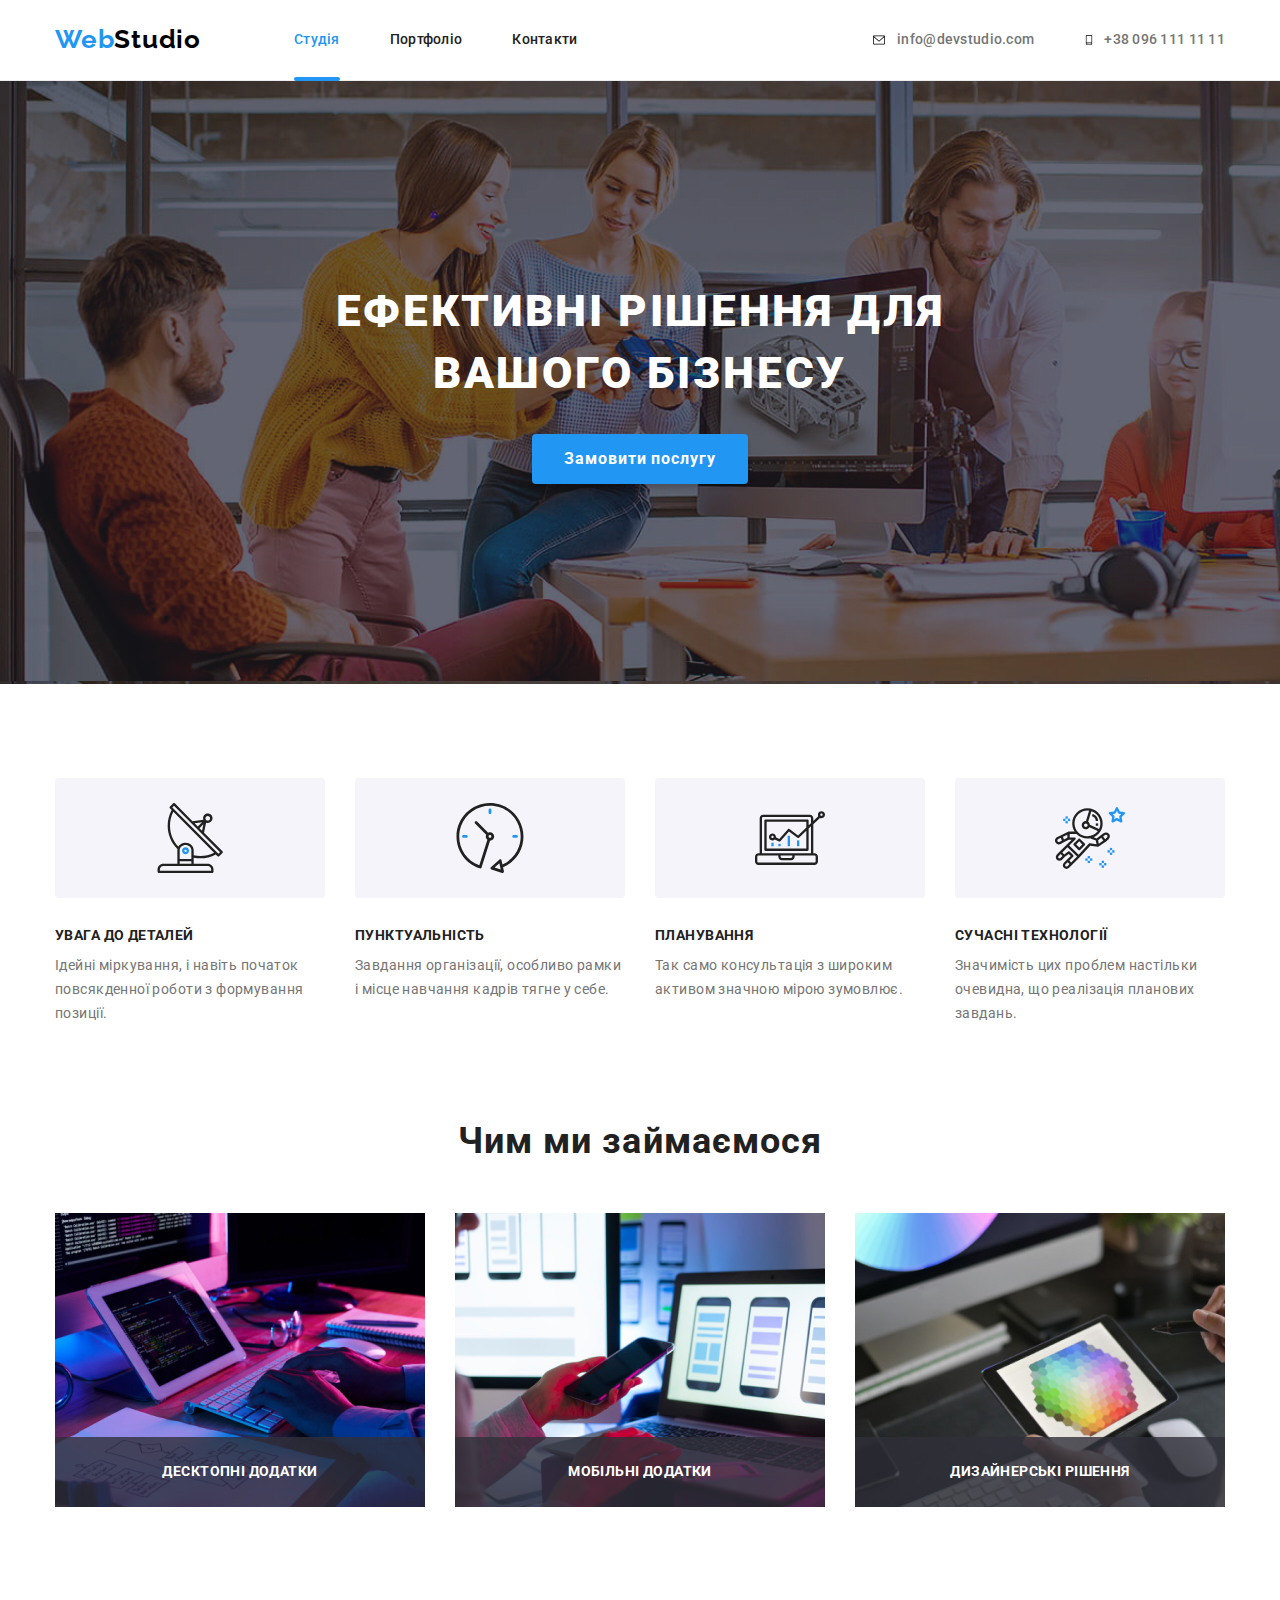
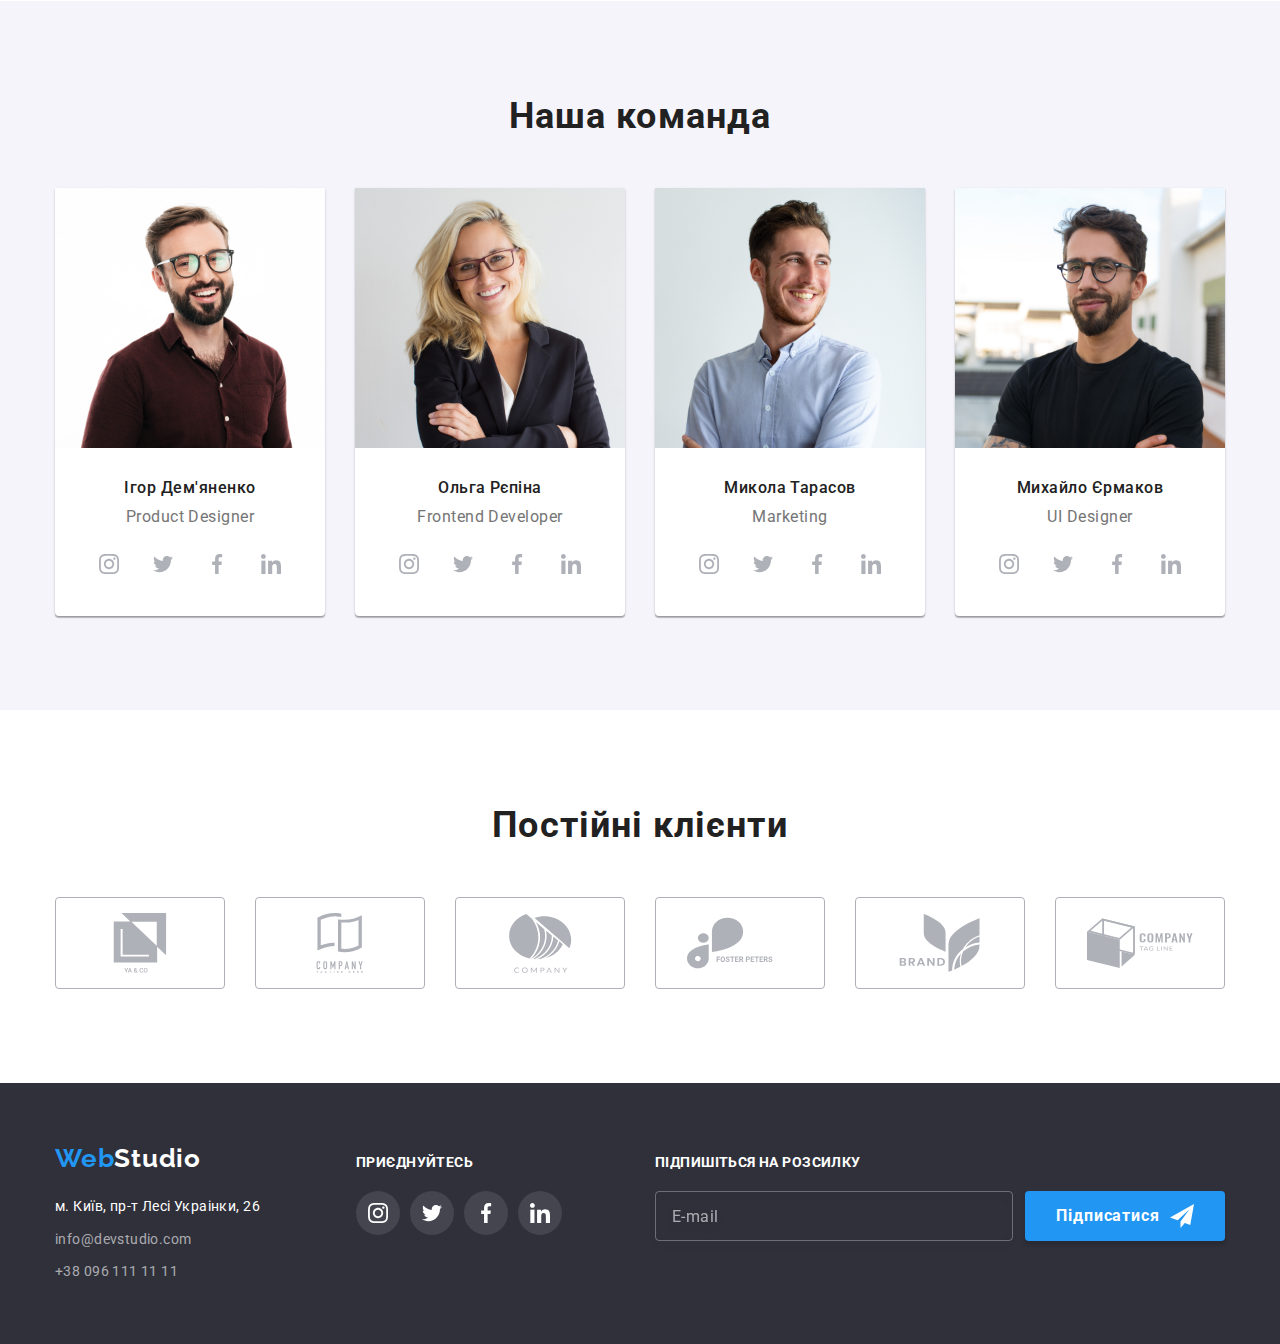
==== index.html @ efade789 "refactored styles with sass" ====
<!DOCTYPE html>
<html lang="uk">
  <head>
    <meta charset="UTF-8" />
    <meta http-equiv="X-UA-Compatible" content="IE=edge" />
    <meta name="viewport" content="width=device-width, initial-scale=1.0" />
    <title>WebStudio</title>
    <link rel="preconnect" href="https://fonts.googleapis.com" />
    <link rel="preconnect" href="https://fonts.gstatic.com" crossorigin />
    <link
      href="https://fonts.googleapis.com/css2?family=Raleway:wght@700&family=Roboto:wght@400;500;700;900&display=swap"
      rel="stylesheet"
    />
    <link
      rel="stylesheet"
      href="https://cdnjs.cloudflare.com/ajax/libs/modern-normalize/1.1.0/modern-normalize.min.css"
    />
    <link rel="stylesheet" href="./css/main.min.css">
  </head>

  <body>
    <!-- HEADER NAVIGATION START -->

    <header class="header">
      <div class="header-container container">
        <a href="./index.html" class="logo link">Web<span class="logo-header">Studio</span></a>
        <nav class="menu-nav">
          <ul class="page-nav">
            <li class="item"><a class="menu-link link current" href="./index.html">Студія</a></li>
            <li class="item"><a class="menu-link link" href="./portfolio.html">Портфоліо</a></li>
            <li class="item"><a class="menu-link link" href="">Контакти</a></li>
          </ul>
        </nav>
        <ul class="contact-list">
          <li class="item">
            <a class="contact-link link" href="mailto:info@devstudio.com">
              <svg class="contact-link-icon" width="16" height="12">
                <use href="./images/sprite.svg#mail-icon"></use>
              </svg>
              info@devstudio.com</a
            >
          </li>
          <li class="item">
            <a class="contact-link link" href="tel:+380961111111">
              <svg class="contact-link-icon" width="10" height="16">
                <use href="./images/sprite.svg#phone-icon"></use>
              </svg>
              +38 096 111 11 11</a
            >
          </li>
        </ul>
      </div>
    </header>
    <!-- HEADER NAVIGATION END -->

    <!-- HERO SECTION START -->
    <main>
      <section class="section-hero">
        <div class="container">
          <h1 class="hero-title">Ефективні рішення для вашого бізнесу</h1>
          <button class="btn-hero" type="button" data-modal-open>Замовити послугу</button>
        </div>
      </section>
      <!-- HERO SECTION END -->

      <!-- FEATURES SECTION START-->
      <section class="section">
        <div class="container">
          <h2 class="visually-hidden">Наші переваги</h2>
          <ul class="features-list">
            <li class="features-item">
              <div class="icon-container">
                <svg class="features-icon-list">
                  <use href="./images/sprite.svg#satelite-icon" width="70px" height="70px"></use>
                </svg>
              </div>
              <h3 class="features-title">Увага до деталей</h3>
              <p class="features-text">
                Ідейні міркування, і навіть початок повсякденної роботи з формування позиції.
              </p>
            </li>
            <li class="features-item">
              <div class="icon-container">
                <svg class="features-icon-list">
                  <use href="./images/sprite.svg#clock-icon" width="70px" height="70px"></use>
                </svg>
              </div>
              <h3 class="features-title">Пунктуальність</h3>
              <p class="features-text">
                Завдання організації, особливо рамки і місце навчання кадрів тягне у себе.
              </p>
            </li>
            <li class="features-item">
              <div class="icon-container">
                <svg class="features-icon-list">
                  <use href="./images/sprite.svg#diagram-icon" width="70px" height="70px"></use>
                </svg>
              </div>
              <h3 class="features-title">Планування</h3>
              <p class="features-text">
                Так само консультація з широким активом значною мірою зумовлює.
              </p>
            </li>
            <li class="features-item">
              <div class="icon-container">
                <svg class="features-icon-list">
                  <use href="./images/sprite.svg#astronaut-icon" width="70px" height="70px"></use>
                </svg>
              </div>
              <h3 class="features-title">Сучасні технології</h3>
              <p class="features-text">
                Значимість цих проблем настільки очевидна, що реалізація планових завдань.
              </p>
            </li>
          </ul>
        </div>
      </section>
      <!-- FEATURES SECTION END-->

      <!-- ACTIVITY SECTION START -->
      <section class="section-activity section">
        <div class="container">
          <h2 class="activity-title">Чим ми займаємося</h2>
          <ul class="activity-img">
            <li class="item activity-item">
              <!-- <div class="activity-item-thumb"> -->
              <img src="./images/developer-at-work.jpg" width="370" alt="Працюючий розробник" />
              <p class="activity-item-text">Десктопні додатки</p>
              <!-- </div> -->
            </li>
            <li class="item activity-item">
              <img src="./images/designer-at-work.jpg" width="370" alt="Дизайнер за роботою" />
              <p class="activity-item-text">Мобільні додатки</p>
            </li>
            <li class="item activity-item">
              <img src="./images/colors-palette.jpg" width="370" alt="Вибір на палетці кольорів" />
              <p class="activity-item-text">Дизайнерські рішення</p>
            </li>
          </ul>
        </div>
      </section>

      <!-- ACTIVITY SECTION END -->

      <!-- TEAM SECTION START -->
      <section class="section team">
        <div class="container">
          <h2 class="team-title">Наша команда</h2>
          <ul class="team-list">
            <li class="team-item">
              <img src="./images/product-designer.jpg" width="270" alt="Чоловік в окулярах" />
              <div class="team-content">
                <h3 class="team-name">Ігор Дем'яненко</h3>
                <p class="team-job" lang="en">Product Designer</p>
                <ul class="social-list">
                  <li class="social-list-item">
                    <a href="" class="social-list-link">
                      <svg
                        class="social-list-icon"
                        width="20"
                        height="20"
                        aria-label="instagram"
                        lang="en"
                      >
                        <use href="./images/sprite.svg#instagram-icon"></use>
                      </svg>
                    </a>
                  </li>
                  <li class="social-list-item">
                    <a href="" class="social-list-link">
                      <svg
                        class="social-list-icon"
                        width="20"
                        height="20"
                        aria-label="instagram"
                        lang="en"
                      >
                        <use href="./images/sprite.svg#twitter-icon"></use>
                      </svg>
                    </a>
                  </li>
                  <li class="social-list-item">
                    <a href="" class="social-list-link">
                      <svg
                        class="social-list-icon"
                        width="20"
                        height="20"
                        aria-label="instagram"
                        lang="en"
                      >
                        <use href="./images/sprite.svg#facebook-icon"></use>
                      </svg>
                    </a>
                  </li>
                  <li class="social-list-item">
                    <a href="" class="social-list-link">
                      <svg
                        class="social-list-icon"
                        width="20"
                        height="20"
                        aria-label="instagram"
                        lang="en"
                      >
                        <use href="./images/sprite.svg#linkedin-icon"></use>
                      </svg>
                    </a>
                  </li>
                </ul>
              </div>
            </li>
            <li class="team-item">
              <img src="./images/frontend-developer.jpg" width="270" alt="Блондинка в окулярах" />
              <div class="team-content">
                <h3 class="team-name">Ольга Рєпіна</h3>
                <p class="team-job" lang="en">Frontend Developer</p>
                <ul class="social-list">
                  <li class="social-list-item">
                    <a href="" class="social-list-link">
                      <svg
                        class="social-list-icon"
                        width="20"
                        height="20"
                        aria-label="instagram"
                        lang="en"
                      >
                        <use href="./images/sprite.svg#instagram-icon"></use>
                      </svg>
                    </a>
                  </li>
                  <li class="social-list-item">
                    <a href="" class="social-list-link">
                      <svg
                        class="social-list-icon"
                        width="20"
                        height="20"
                        aria-label="instagram"
                        lang="en"
                      >
                        <use href="./images/sprite.svg#twitter-icon"></use>
                      </svg>
                    </a>
                  </li>
                  <li class="social-list-item">
                    <a href="" class="social-list-link">
                      <svg
                        class="social-list-icon"
                        width="20"
                        height="20"
                        aria-label="instagram"
                        lang="en"
                      >
                        <use href="./images/sprite.svg#facebook-icon"></use>
                      </svg>
                    </a>
                  </li>
                  <li class="social-list-item">
                    <a href="" class="social-list-link">
                      <svg
                        class="social-list-icon"
                        width="20"
                        height="20"
                        aria-label="instagram"
                        lang="en"
                      >
                        <use href="./images/sprite.svg#linkedin-icon"></use>
                      </svg>
                    </a>
                  </li>
                </ul>
              </div>
            </li>
            <li class="team-item">
              <img src="./images/marketing.jpg" width="270" alt="Чоловік в сорочці посміхається" />
              <div class="team-content">
                <h3 class="team-name">Микола Тарасов</h3>
                <p class="team-job" lang="en">Marketing</p>
                <ul class="social-list">
                  <li class="social-list-item">
                    <a href="" class="social-list-link">
                      <svg
                        class="social-list-icon"
                        width="20"
                        height="20"
                        aria-label="instagram"
                        lang="en"
                      >
                        <use href="./images/sprite.svg#instagram-icon"></use>
                      </svg>
                    </a>
                  </li>
                  <li class="social-list-item">
                    <a href="" class="social-list-link">
                      <svg
                        class="social-list-icon"
                        width="20"
                        height="20"
                        aria-label="instagram"
                        lang="en"
                      >
                        <use href="./images/sprite.svg#twitter-icon"></use>
                      </svg>
                    </a>
                  </li>
                  <li class="social-list-item">
                    <a href="" class="social-list-link">
                      <svg
                        class="social-list-icon"
                        width="20"
                        height="20"
                        aria-label="instagram"
                        lang="en"
                      >
                        <use href="./images/sprite.svg#facebook-icon"></use>
                      </svg>
                    </a>
                  </li>
                  <li class="social-list-item">
                    <a href="" class="social-list-link">
                      <svg
                        class="social-list-icon"
                        width="20"
                        height="20"
                        aria-label="instagram"
                        lang="en"
                      >
                        <use href="./images/sprite.svg#linkedin-icon"></use>
                      </svg>
                    </a>
                  </li>
                </ul>
              </div>
            </li>
            <li class="team-item">
              <img src="./images/ui-designer.jpg" width="270" alt="Брюнет з бородою в окулярах" />
              <div class="team-content">
                <h3 class="team-name">Михайло Єрмаков</h3>
                <p class="team-job" lang="en">UI Designer</p>
                <ul class="social-list">
                  <li class="social-list-item">
                    <a href="" class="social-list-link">
                      <svg
                        class="social-list-icon"
                        width="20"
                        height="20"
                        aria-label="instagram"
                        lang="en"
                      >
                        <use href="./images/sprite.svg#instagram-icon"></use>
                      </svg>
                    </a>
                  </li>
                  <li class="social-list-item">
                    <a href="" class="social-list-link">
                      <svg
                        class="social-list-icon"
                        width="20"
                        height="20"
                        aria-label="instagram"
                        lang="en"
                      >
                        <use href="./images/sprite.svg#twitter-icon"></use>
                      </svg>
                    </a>
                  </li>
                  <li class="social-list-item">
                    <a href="" class="social-list-link">
                      <svg
                        class="social-list-icon"
                        width="20"
                        height="20"
                        aria-label="instagram"
                        lang="en"
                      >
                        <use href="./images/sprite.svg#facebook-icon"></use>
                      </svg>
                    </a>
                  </li>
                  <li class="social-list-item">
                    <a href="" class="social-list-link">
                      <svg
                        class="social-list-icon"
                        width="20"
                        height="20"
                        aria-label="instagram"
                        lang="en"
                      >
                        <use href="./images/sprite.svg#linkedin-icon"></use>
                      </svg>
                    </a>
                  </li>
                </ul>
              </div>
            </li>
          </ul>
        </div>
      </section>
    </main>

    <!-- TEAM SECTION END -->

    <!-- CLIENTS SECTION START -->
    <section class="section clients">
      <div class="container">
        <h2 class="clients-title">Постійні клієнти</h2>
        <ul class="clients-list">
          <li class="clients-item">
            <a href="" class="clients-link">
              <svg class="clients-icon" width="106" height="60">
                <use href="./images/sprite.svg#icon-client-1"></use>
              </svg>
            </a>
          </li>
          <li class="clients-item">
            <a href="" class="clients-link">
              <svg class="clients-icon" width="106" height="60">
                <use href="./images/sprite.svg#icon-client-2"></use>
              </svg>
            </a>
          </li>
          <li class="clients-item">
            <a href="" class="clients-link">
              <svg class="clients-icon" width="106" height="60">
                <use href="./images/sprite.svg#icon-client-3"></use>
              </svg>
            </a>
          </li>
          <li class="clients-item">
            <a href="" class="clients-link">
              <svg class="clients-icon" width="106" height="60">
                <use href="./images/sprite.svg#icon-client-4"></use>
              </svg>
            </a>
          </li>
          <li class="clients-item">
            <a href="" class="clients-link">
              <svg class="clients-icon" width="106" height="60">
                <use href="./images/sprite.svg#icon-client-5"></use>
              </svg>
            </a>
          </li>
          <li class="clients-item">
            <a href="" class="clients-link">
              <svg class="clients-icon" width="106" height="60">
                <use href="./images/sprite.svg#icon-client-6"></use>
              </svg>
            </a>
          </li>
        </ul>
      </div>
    </section>

    <!-- CLIENTS SECTION END -->

    <!-- FOOTER START -->
    <footer class="footer">
      <div class="container footer-container">
        <div class="footer-adress">
          <a class="logo link link-footer" href="./index.html">
            Web<span class="logo-footer">Studio</span></a
          >
          <address>
            <ul class="footer-address">
              <li class="item">
                <a
                  class="footer-location link"
                  href="https://goo.gl/maps/CPtrU1FHBa2aNyZL9"
                  target="_blank"
                  rel="noopener noreferrer nofollow"
                  >м. Київ, пр-т Лесі Украінки, 26</a
                >
              </li>
              <li class="item">
                <a class="footer-contact link" href="mailto:info@devstudio.com" lang="en"
                  >info@devstudio.com</a
                >
              </li>
              <li class="item">
                <a class="footer-contact link" href="tel:+380961111111">+38 096 111 11 11</a>
              </li>
            </ul>
          </address>
        </div>
        <div class="footer-media">
          <p class="footer-media-title">Приєднуйтесь</p>
          <ul class="footer-media-list">
            <li class="footer-media-item">
              <a href="" class="footer-media-link">
                <svg aria-label="instagram icon" class="footer-media-icon" width="20" height="20">
                  <use href="./images/sprite.svg#instagram-icon"></use>
                </svg>
              </a>
            </li>
            <li class="footer-media-item">
              <a href="" class="footer-media-link">
                <svg aria-label="twitter icon" class="footer-media-icon" width="20" height="20">
                  <use href="./images/sprite.svg#twitter-icon"></use>
                </svg>
              </a>
            </li>
            <li class="footer-media-item">
              <a href="" class="footer-media-link">
                <svg aria-label="facebook icon" class="footer-media-icon" width="20" height="20">
                  <use href="./images/sprite.svg#facebook-icon"></use>
                </svg>
              </a>
            </li>
            <li class="footer-media-item">
              <a href="" class="footer-media-link">
                <svg aria-label="linkedin icon" class="footer-media-icon" width="20" height="20">
                  <use href="./images/sprite.svg#linkedin-icon"></use>
                </svg>
              </a>
            </li>
          </ul>
        </div>
        <div class="footer-subscribe">
          <p class="footer-subscribe-title">Підпишіться на розсилку</p>
          <div class="subscribe-form">
            <input
              type="email"
              class="subscribe-form-email"
              name="subscribe_email"
              placeholder="E-mail"
            />
            <button type="submit" class="subscribe-form-join-btn">
              Підписатися
              <svg class="subscribe-form-join-icon" width="24" height="24">
                <use href="./images/sprite.svg#icon-send"></use>
              </svg>
            </button>
          </div>
        </div>
      </div>
    </footer>

    <!-- BACKDROP -->
    <div class="backdrop is-hidden" data-modal>
      <div class="modal">
        <button type="button" class="modal-close-button" data-modal-close>
          <svg class="modal-close-icon" width="18" height="18">
            <use href="./images/sprite.svg#icon-close"></use>
          </svg>
        </button>
        <form class="modal-form">
          <b class="modal-form-capture">Залиште свої дані, ми вам передзвонимо</b>
          <label class="modal-form-field">
            <span class="modal-form-input-desc">Ім'я</span>
            <span class="modal-form-input-wrapper">
              <input
                type="text"
                class="modal-form-input"
                required
                pattern="[a-zA-Zа-яА-ЯіІїЇґҐєЄ']+"
                name="user_name"
              />
              <svg class="modal-form-field-icon" width="18" height="18">
                <use href="./images/sprite.svg#icon-person"></use>
              </svg>
            </span>
          </label>
          <label class="modal-form-field">
            <span class="modal-form-input-desc">Телефон</span>
            <span class="modal-form-input-wrapper">
              <input
                type="tel"
                class="modal-form-input"
                pattern="[0-9]{3}-[0-9]{3}-[0-9]{2}-[0-9]{2}"
                required
                name="user_phone"
                title="xxx-xxx-xx-xx"
              />
              <svg class="modal-form-field-icon" width="18" height="18">
                <use href="./images/sprite.svg#icon-phone"></use>
              </svg>
            </span>
          </label>
          <label class="modal-form-field">
            <span class="modal-form-input-desc">Пошта</span>
            <span class="modal-form-input-wrapper">
              <input type="email" class="modal-form-input" required name="user_email" />
              <svg class="modal-form-field-icon" width="18" height="18">
                <use href="./images/sprite.svg#icon-mail"></use>
              </svg>
            </span>
          </label>
          <label class="modal-form-field">
            <span class="modal-form-input-desc">Коментар</span>
            <textarea
              name="user_message"
              class="modal-form-message"
              placeholder="Введіть текст"
            ></textarea>
          </label>
          <label class="modal-form-checkbox-wrapper">
            <input type="checkbox" class="modal-form-checkbox visually-hidden" name="user_policy" />

            <svg class="modal-form-own-checkbox" width="16" height="15">
              <use class="modal-form-own-checkbox-icon" href="./images/sprite.svg#icon-check"></use>
            </svg>
            <!-- </span> -->
            Погоджуюся з розсилкою та приймаю&nbsp;<a href="">Умови договору</a>
          </label>

          <button type="submit" class="modal-form-submit">Відправити</button>
        </form>
      </div>
    </div>

    <script src="./js/modal.js"></script>
  </body>
</html>
---- css/main.min.css ----
:root{--main-font-family: "Roboto", sans-serif;--letter-spacing: 0.03em;--main-font-color: #212121;--secondary-color: #757575;--accent-color: #2196f3;--button-bg-color: #f5f4fa;--white-font-color: #ffffff;--dark-background-color: #2f303a}.visually-hidden{position:absolute;width:1px;height:1px;margin:-1px;border:0;padding:0;white-space:nowrap;clip-path:inset(100%);clip:rect(0 0 0 0);overflow:hidden}body{font-family:var(--main-font-family);letter-spacing:var(--letter-spacing);color:var(--main-font-color);background-color:var(--white-font-color);margin:0}h1,h2,h3,h4,h5,h6,p{margin-top:0;margin-bottom:0}.link{text-decoration:none}ul{list-style:none;padding:0;margin:0}img{display:block;max-width:100%;height:auto}.section{padding-top:94px;padding-bottom:94px}.container{width:1200px;padding:0 15px;margin:0 auto}.modal{position:absolute;top:50%;left:50%;transform:translate(-50%, -50%);width:528px;height:580px;background-color:#fff;box-shadow:0px 1px 3px rgba(0,0,0,.12),0px 1px 1px rgba(0,0,0,.14),0px 2px 1px rgba(0,0,0,.2);border-radius:4px;padding:40px}.modal-close-button{position:absolute;top:8px;right:8px;display:flex;align-items:center;justify-content:center;width:40px;height:40px;padding:0;background-color:rgba(0,0,0,0);border-radius:50%;border:1px solid rgba(0,0,0,.1);cursor:pointer;transition:fill 250ms cubic-bezier(0.4, 0, 0.2, 1)}.modal-close-button:hover,.modal-close-button:focus{fill:var(--accent-color)}.modal-form{display:flex;flex-direction:column}.modal-form-field{margin-bottom:10px}.modal-form-capture{font-size:20px;text-align:center;margin-bottom:12px;color:var(--main-font-color)}.modal-form-input-desc{display:block;margin-bottom:4px;font-size:12px;line-height:1.16;letter-spacing:.01em;color:var(--secondary-color)}.modal-form-input-wrapper{position:relative}.modal-form-field-icon{position:absolute;top:50%;left:12px;transform:translateY(-50%);transition:fill 250ms cubic-bezier(0.4, 0, 0.2, 1)}.modal-form-input{width:100%;height:40px;border:1px solid rgba(33,33,33,.2);border-radius:4px;padding-left:42px;transition:border-color 250ms cubic-bezier(0.4, 0, 0.2, 1)}.modal-form-input:focus{border-color:var(--accent-color);outline:none}.modal-form-input:focus+.modal-form-field-icon{fill:var(--accent-color)}.modal-form-message{width:100%;height:120px;padding:12px 16px;border:1px solid rgba(33,33,33,.2);border-radius:4px;resize:none;transition:border-color 250ms cubic-bezier(0.4, 0, 0.2, 1)}.modal-form-message:focus{outline:none;border-color:var(--accent-color)}.modal-form-message::placeholder{font-weight:400;font-size:12px;line-height:14px;letter-spacing:.01em;color:rgba(117,117,117,.5)}.modal-form-message:focus{outline:none;border-color:var(--accent-color)}.modal-form-checkbox-wrapper{display:flex;align-items:center;justify-content:center;margin-bottom:30px;font-size:14px;line-height:1.71;letter-spacing:.03em}.modal-form-own-checkbox{border:1px solid var(--main-font-color);border-radius:2px;cursor:pointer;margin-right:8px;transition:background-color 250ms cubic-bezier(0.4, 0, 0.2, 1)}.modal-form-own-checkbox-icon{display:none;fill:#fff}.modal-form-checkbox:focus+.modal-form-own-checkbox{outline:2px solid var(--accent-color)}.modal-form-checkbox:checked+.modal-form-own-checkbox{background-color:var(--accent-color);border:none}.modal-form-checkbox:checked+.modal-form-own-checkbox .modal-form-own-checkbox-icon{display:block}.modal-form-submit{align-self:center;display:inline-block;padding:10px 32px;font-weight:700;font-size:16px;line-height:1.88;letter-spacing:.06em;font-family:inherit;background-color:var(--accent-color);color:var(--white-font-color);cursor:pointer;border:rgba(0,0,0,0);box-shadow:0px 4px 4px rgba(0,0,0,.15);border-radius:4px;transition:background-color 250ms cubic-bezier(0.4, 0, 0.2, 1)}.modal-form-submit:hover,.modal-form-submit:focus{background-color:#188ce8}.backdrop{position:fixed;top:0;left:0;z-index:99;width:100%;height:100%;background-color:rgba(0,0,0,.2);transition:opacity 250ms cubic-bezier(0.4, 0, 0.2, 1),visibility 250ms cubic-bezier(0.4, 0, 0.2, 1)}.backdrop.is-hidden{opacity:0;visibility:hidden;pointer-events:none}.contact-list{display:flex;margin-left:auto}.contact-list .item:not(:last-child){margin-right:50px}.contact-link{display:flex;font-size:14px;font-weight:500;line-height:1.14;letter-spacing:.02em;align-items:center;padding-top:32px;padding-bottom:32px;color:var(--secondary-color);transition:color 250ms cubic-bezier(0.4, 0, 0.2, 1)}.contact-link:hover,.contact-link:focus{color:var(--accent-color)}.contact-list{display:flex;margin-left:auto}.contact-list .item:not(:last-child){margin-right:50px}.contact-link:hover,.contact-link:focus{color:var(--accent-color);fill:var(--accent-color)}.contact-link-icon{margin-right:10px;transition:fill 250ms cubic-bezier(0.4, 0, 0.2, 1)}.contact-link-icon:hover,.contact-link-icon:focus{fill:var(--accent-color)}.logo{color:var(--accent-color);font-family:Raleway,sans-serif;font-weight:700;font-size:26px;line-height:1.2;letter-spacing:.03em}.logo-header{color:#000}.logo-footer{color:var(--white-font-color)}.header{border-bottom:1px solid #ececec}.header-container{display:flex;align-items:center}.menu-nav{margin-left:93px}.page-nav{display:flex}.menu-link{display:block;padding-top:32px;padding-bottom:32px;font-weight:500;font-size:14px;line-height:1.14;letter-spacing:.02em;color:var(--main-font-color);transition:color 250ms cubic-bezier(0.4, 0, 0.2, 1)}.page-nav .item:not(:last-child){margin-right:50px}.menu-link:hover,.menu-link:focus{color:var(--accent-color)}.menu-link:active{color:var(--accent-color)}.current{color:var(--accent-color);position:relative}.current::after{content:"";display:block;position:absolute;left:0;bottom:-1px;border-radius:2px;width:100%;height:4px;background-color:var(--accent-color)}.section-hero{padding-top:200px;padding-bottom:200px;margin:0 auto;text-align:center;background-image:linear-gradient(rgba(47, 48, 58, 0.4), rgba(47, 48, 58, 0.4)),url("../images/hero-background-image.jpg");max-width:1600px;background-color:#c4c4c4}.hero-title{margin:0 auto;margin-bottom:30px;width:696px;font-weight:900;font-size:44px;line-height:1.4;letter-spacing:.06em;text-transform:uppercase;color:var(--white-font-color)}.btn-hero{display:inline-block;padding:10px 32px;min-width:216px;font-weight:700;font-size:16px;line-height:1.88;letter-spacing:.06em;font-family:inherit;background-color:var(--accent-color);color:var(--white-font-color);cursor:pointer;border:rgba(0,0,0,0);box-shadow:0px 4px 4px rgba(0,0,0,.15);border-radius:4px;transition:background-color 250ms cubic-bezier(0.4, 0, 0.2, 1)}.btn-hero:hover,.btn-hero:focus{background-color:#188ce8}.features-list{display:flex;column-gap:30px}.features-item{flex-basis:calc((100% - 90px)/4)}.features-icon-list{width:70px;height:70px;align-items:center;justify-content:center}.features-title{margin-bottom:10px;margin-top:30px;font-size:14px;line-height:1.14;letter-spacing:.03em;text-transform:uppercase}.features-text{font-size:14px;line-height:1.7;letter-spacing:.03em;color:var(--secondary-color)}.icon-container{display:flex;align-items:center;justify-content:center;height:120px;border-radius:4px;background-color:var(--button-bg-color)}.section-activity{padding-top:0}.activity-title,.team-title,.clients-title{margin-bottom:50px;font-size:36px;line-height:1.2;text-align:center;letter-spacing:.03em}.activity-img{display:flex}.activity-img .item:not(:last-child){margin-right:30px}.activity-item{position:relative}.activity-item-text{position:absolute;width:100%;height:70px;left:0;bottom:0;display:flex;justify-content:center;align-items:center;font-weight:700;font-size:14px;line-height:1.14;letter-spacing:.03em;text-transform:uppercase;color:var(--white-font-color);background-color:rgba(47,48,58,.8)}.team{background-color:var(--button-bg-color)}.team-list{display:flex}.team-item{background:var(--white-font-color);box-shadow:0px 1px 3px rgba(0,0,0,.12),0px 1px 1px rgba(0,0,0,.14),0px 2px 1px rgba(0,0,0,.2);border-radius:0px 0px 4px 4px}.team-item:not(:last-child){margin-right:30px}.team-content{padding-top:30px;padding-bottom:30px;text-align:center}.team-name{margin-bottom:10px;font-weight:500;font-size:16px;line-height:1.2;letter-spacing:.03em}.team-job{font-size:16px;line-height:1.19;letter-spacing:.03em;color:var(--secondary-color)}.social-list{display:flex;justify-content:center;column-gap:10px;margin-top:16px}.social-list-link{display:flex;justify-content:center;align-items:center;width:44px;height:44px;border-radius:50%;transition:background-color 250ms cubic-bezier(0.4, 0, 0.2, 1)}.social-list-icon{fill:#afb1b8;transition:fill 250ms cubic-bezier(0.4, 0, 0.2, 1)}.social-list-link:hover,.social-list-link:focus{background-color:var(--accent-color)}.social-list-link:hover .social-list-icon,.social-list-link:focus .social-list-icon{fill:#fff}.clients-list{display:flex;column-gap:30px}.clients-link{width:170px;height:92px;display:inline-flex;align-items:center;justify-content:center;border:1px solid #afb1b8;border-radius:4px;fill:#afb1b8;transition:fill 250ms cubic-bezier(0.4, 0, 0.2, 1),border-color 250ms cubic-bezier(0.4, 0, 0.2, 1)}.clients-link:hover,.clients-link:focus{fill:var(--accent-color);border-color:var(--accent-color)}.footer{display:flex;padding-top:60px;padding-bottom:60px;background-color:var(--dark-background-color)}.link-footer{display:inline-block;margin-bottom:20px}.footer-address{width:231px;margin-right:70px}.footer-address .item:not(:last-child){margin-bottom:9px}.footer-location{display:inline-block;font-style:normal;font-size:14px;line-height:1.71;letter-spacing:.03em;color:var(--white-font-color);transition:color 250ms cubic-bezier(0.4, 0, 0.2, 1)}.footer-contact{display:inline-block;font-style:normal;font-size:14px;line-height:1.71;letter-spacing:.03em;color:rgba(255,255,255,.6);transition:color 250ms cubic-bezier(0.4, 0, 0.2, 1)}.footer-location:hover,.footer-location:focus{color:var(--accent-color)}.footer-contact:hover,.footer-contact:focus{color:var(--accent-color)}.footer-container{display:flex;align-items:baseline}.footer-media{margin-right:auto}.footer-media-title,.footer-subscribe-title{font-weight:700;font-size:14px;margin-bottom:20px;line-height:1.14;letter-spacing:.03em;text-transform:uppercase;color:var(--white-font-color)}.footer-media-list{display:flex;column-gap:10px}.footer-media-link{display:inline-flex;width:44px;height:44px;justify-content:center;align-items:center;fill:var(--white-font-color);background-color:rgba(255,255,255,.1);border-radius:50%;transition:background-color 250ms cubic-bezier(0.4, 0, 0.2, 1)}.footer-media-link:hover,.footer-media-link:focus{background-color:var(--accent-color)}.subscribe-form-email{width:358px;height:50px;padding-left:16px;font-size:16px;line-height:1.25;letter-spacing:.03em;color:var(--white-font-color);border:1px solid rgba(255,255,255,.3);border-radius:4px;background:rgba(0,0,0,0);filter:drop-shadow(0px 4px 4px rgba(0, 0, 0, 0.15));transition:border-color 250ms cubic-bezier(0.4, 0, 0.2, 1)}.subscribe-form-email::placeholder{color:rgba(255,255,255,.6)}.subscribe-form-email:hover,.subscribe-form-email:focus{outline:none;border-color:var(--accent-color)}.subscribe-form{display:flex;align-items:center;justify-content:center;column-gap:12px}.subscribe-form-join-btn{display:flex;justify-content:center;align-items:center;padding:10px 28px;min-width:200px;font-weight:700;line-height:1.88;letter-spacing:.06em;background-color:var(--accent-color);color:var(--white-font-color);cursor:pointer;border:rgba(0,0,0,0);box-shadow:0px 4px 4px rgba(0,0,0,.15);border-radius:4px;transition:background-color 250ms cubic-bezier(0.4, 0, 0.2, 1)}.subscribe-form-join-icon{margin-left:10px;fill:var(--white-font-color)}.subscribe-form-join-btn:hover,.subscribe-form-join-btn:focus{background-color:#188ce8}.filter-list{display:flex;justify-content:center;margin-bottom:50px}.filter-list .item:not(:last-child){margin-right:8px}.filter-btn{padding:6px 22px;min-width:73px;font-weight:500;font-size:16px;line-height:1.62;text-align:center;font-family:inherit;color:var(--main-font-color);background-color:var(--button-bg-color);cursor:pointer;border:rgba(0,0,0,0);border-radius:4px;transition:color 250ms cubic-bezier(0.4, 0, 0.2, 1),background-color 250ms cubic-bezier(0.4, 0, 0.2, 1),box-shadow 250ms cubic-bezier(0.4, 0, 0.2, 1)}.button-all{padding:6px 25px}.filter-list .primary{color:var(--white-font-color);background-color:var(--accent-color)}.filter-btn:hover,.filter-btn:focus{color:var(--white-font-color);background-color:var(--accent-color);box-shadow:0px 3px 1px rgba(0,0,0,.1),0px 1px 2px rgba(0,0,0,.08),0px 2px 2px rgba(0,0,0,.12)}.portfolio-list{display:flex;flex-wrap:wrap}.portfolio-list .item{width:calc((100% - 60px)/3);margin-right:30px;margin-bottom:30px}.portfolio-list .item:nth-child(3n){margin-right:0}.portfolio-list .item:nth-last-child(-n+3){margin-bottom:0}.portfolio-list .text-item{padding:20px 24px;border:1px solid #eee;border-top:none}.portfolio-link{display:block;transition:box-shadow 250ms cubic-bezier(0.4, 0, 0.2, 1)}.portfolio-link:hover,.portfolio-link:focus{box-shadow:0px 1px 1px rgba(0,0,0,.12),0px 4px 4px rgba(0,0,0,.06),1px 4px 6px rgba(0,0,0,.16)}.portfolio-title{margin-bottom:4px;font-size:18px;line-height:2;letter-spacing:.06em;color:var(--main-font-color)}.portfolio-text{font-size:16px;line-height:1.88;letter-spacing:.03em;color:var(--secondary-color)}.portfolio-link-wrapper{position:relative;overflow:hidden}.overlay-text{position:absolute;top:0;left:0;padding:20px;background-color:rgba(33,150,243,.9);width:100%;height:100%;overflow:auto;padding:63px 24px;color:var(--white-font-color);font-size:18px;line-height:1.56;letter-spacing:.03em;transform:translateY(100%);transition:transform 250ms cubic-bezier(0.4, 0, 0.2, 1)}.portfolio-link:hover .overlay-text,.portfolio-link:focus .overlay-text{transform:translateY(0%)}/*# sourceMappingURL=main.min.css.map */
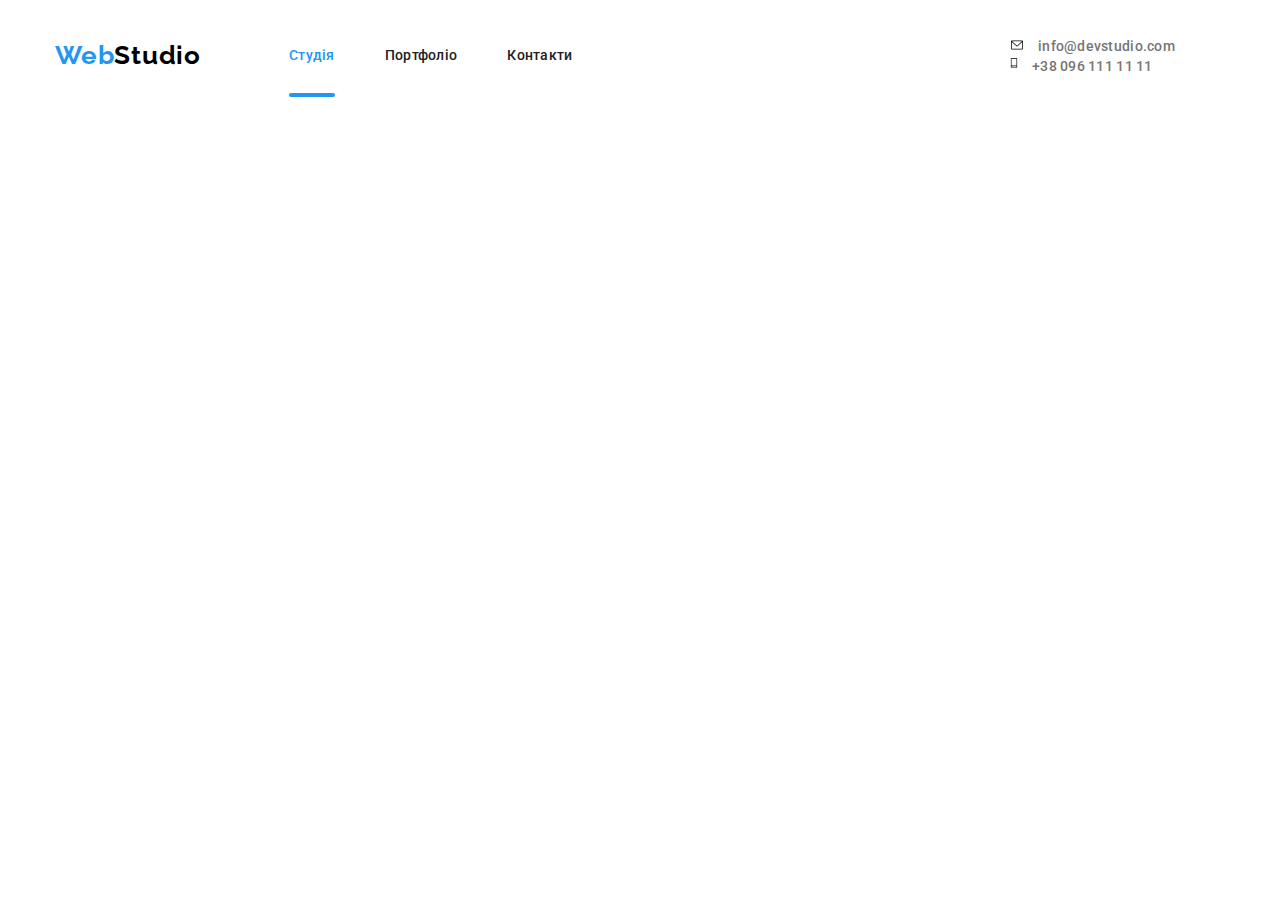
==== commit c23a7e61: "first try to adapt" ====
--- a/index.html
+++ b/index.html
@@ -1,154 +1,200 @@
 <!DOCTYPE html>
 <html lang="uk">
-  <head>
-    <meta charset="UTF-8" />
-    <meta http-equiv="X-UA-Compatible" content="IE=edge" />
-    <meta name="viewport" content="width=device-width, initial-scale=1.0" />
-    <title>WebStudio</title>
-    <link rel="preconnect" href="https://fonts.googleapis.com" />
-    <link rel="preconnect" href="https://fonts.gstatic.com" crossorigin />
-    <link
-      href="https://fonts.googleapis.com/css2?family=Raleway:wght@700&family=Roboto:wght@400;500;700;900&display=swap"
-      rel="stylesheet"
-    />
-    <link
-      rel="stylesheet"
-      href="https://cdnjs.cloudflare.com/ajax/libs/modern-normalize/1.1.0/modern-normalize.min.css"
-    />
-    <link rel="stylesheet" href="./css/main.min.css">
-  </head>
-
-  <body>
-    <!-- HEADER NAVIGATION START -->
-
-    <header class="header">
-      <div class="header-container container">
-        <a href="./index.html" class="logo link">Web<span class="logo-header">Studio</span></a>
-        <nav class="menu-nav">
-          <ul class="page-nav">
-            <li class="item"><a class="menu-link link current" href="./index.html">Студія</a></li>
-            <li class="item"><a class="menu-link link" href="./portfolio.html">Портфоліо</a></li>
-            <li class="item"><a class="menu-link link" href="">Контакти</a></li>
-          </ul>
-        </nav>
-        <ul class="contact-list">
-          <li class="item">
-            <a class="contact-link link" href="mailto:info@devstudio.com">
-              <svg class="contact-link-icon" width="16" height="12">
-                <use href="./images/sprite.svg#mail-icon"></use>
-              </svg>
-              info@devstudio.com</a
-            >
-          </li>
-          <li class="item">
-            <a class="contact-link link" href="tel:+380961111111">
-              <svg class="contact-link-icon" width="10" height="16">
-                <use href="./images/sprite.svg#phone-icon"></use>
-              </svg>
-              +38 096 111 11 11</a
-            >
+
+<head>
+  <meta charset="UTF-8" />
+  <meta http-equiv="X-UA-Compatible" content="IE=edge" />
+  <meta name="viewport" content="width=device-width, initial-scale=1.0" />
+  <title>WebStudio</title>
+  <link rel="preconnect" href="https://fonts.googleapis.com" />
+  <link rel="preconnect" href="https://fonts.gstatic.com" crossorigin />
+  <link href="https://fonts.googleapis.com/css2?family=Raleway:wght@700&family=Roboto:wght@400;500;700;900&display=swap"
+    rel="stylesheet" />
+  <link rel="stylesheet"
+    href="https://cdnjs.cloudflare.com/ajax/libs/modern-normalize/1.1.0/modern-normalize.min.css" />
+  <link rel="stylesheet" href="./css/main.min.css">
+</head>
+
+<body>
+  <!-- HEADER NAVIGATION START -->
+  <header class="header">
+    <div class="container header-container">
+      <a href="./index.html" class="logo link">Web<span class="header__logo">Studio</span></a>
+      <ul class="page-nav">
+        <li class="page-nav__item">
+          <a class="page-nav__link link page-nav__link_current" href="./index.html">Студія</a>
+        </li>
+        <li class="page-nav__item">
+          <a class="page-nav__link link" href="./portfolio.html">Портфоліо</a>
+        </li>
+        <li class="page-nav__item">
+          <a class="page-nav__link link" href="">Контакти</a>
+        </li>
+      </ul>
+      <ul class="contact-list">
+        <li class="contact-list__item">
+          <a class="contact-link link" href="mailto:info@devstudio.com">
+            <svg class="contact-link__icon" width="16" height="12">
+              <use href="./images/sprite.svg#mail-icon"></use>
+            </svg>
+            info@devstudio.com</a>
+        </li>
+        <li class="contact-list__item">
+          <a class="contact-link link" href="tel:+380961111111">
+            <svg class="contact-link__icon" width="10" height="16">
+              <use href="./images/sprite.svg#phone-icon"></use>
+            </svg>
+            +38 096 111 11 11</a>
+        </li>
+      </ul>
+      <button type="button" class="mobile-menu-btn" data-menu-open>
+        <svg class="mobile-menu-btn__icon" width="40" height="40">
+          <use href="./images/sprite.svg#icon-burger">
+          </use>
+        </svg>
+      </button>
+    </div>
+
+    <div class="mobile-menu" data-menu>
+      <div class="container mobile-menu__container">
+        <button class="mobile-menu__close-btn" data-menu-close>
+          <svg class="mobile-menu__close-icon" width="40" height="40">
+            <use href="./images/sprite.svg#icon-close"></use>
+          </svg>
+        </button>
+        <ul class="mobile-menu-nav">
+          <li>
+            <a href="">Студія</a>
+          </li>
+          <li>
+            <a href="">Портфоліо</a>
+          </li>
+          <li>
+            <a href="">Контакти</a>
+          </li>
+        </ul>
+        <ul class="mobile-menu-contacts">
+          <li>
+            <a href="">+38 096 111 11 11</a>
+          </li>
+          <li>
+            <a href="">info@devstudio.com</a>
+          </li>
+        </ul>
+        <ul class="mobile-menu-social">
+          <li>
+            <a href="">Instagram</a>
+          </li>
+          <li>
+            <a href="">Facebook</a>
+          </li>
+          <li>
+            <a href="">Twitter</a>
+          </li>
+          <li>
+            <a href="">Linkedin</a>
           </li>
         </ul>
       </div>
-    </header>
-    <!-- HEADER NAVIGATION END -->
-
-    <!-- HERO SECTION START -->
-    <main>
-      <section class="section-hero">
+    </div>
+
+  </header>
+  <!-- HEADER NAVIGATION END -->
+
+  <!-- HERO SECTION START -->
+  <!-- <main>
+      <section class="hero">
         <div class="container">
-          <h1 class="hero-title">Ефективні рішення для вашого бізнесу</h1>
-          <button class="btn-hero" type="button" data-modal-open>Замовити послугу</button>
+          <h1 class="hero__title">Ефективні рішення для вашого бізнесу</h1>
+          <button class="hero__button" type="button" data-modal-open>Замовити послугу</button>
         </div>
-      </section>
-      <!-- HERO SECTION END -->
-
-      <!-- FEATURES SECTION START-->
-      <section class="section">
+      </section> -->
+  <!-- HERO SECTION END -->
+
+  <!-- FEATURES SECTION START-->
+  <!-- <section class="features section">
         <div class="container">
           <h2 class="visually-hidden">Наші переваги</h2>
           <ul class="features-list">
-            <li class="features-item">
-              <div class="icon-container">
-                <svg class="features-icon-list">
+            <li class="features-list__item">
+              <div class="features-list__icon_container">
+                <svg class="features-list__icon">
                   <use href="./images/sprite.svg#satelite-icon" width="70px" height="70px"></use>
                 </svg>
               </div>
-              <h3 class="features-title">Увага до деталей</h3>
-              <p class="features-text">
+              <h3 class="features__title">Увага до деталей</h3>
+              <p class="features__text">
                 Ідейні міркування, і навіть початок повсякденної роботи з формування позиції.
               </p>
             </li>
-            <li class="features-item">
-              <div class="icon-container">
-                <svg class="features-icon-list">
+            <li class="features-list__item">
+              <div class="features-list__icon_container">
+                <svg class="features-list__icon">
                   <use href="./images/sprite.svg#clock-icon" width="70px" height="70px"></use>
                 </svg>
               </div>
-              <h3 class="features-title">Пунктуальність</h3>
-              <p class="features-text">
+              <h3 class="features__title">Пунктуальність</h3>
+              <p class="features__text">
                 Завдання організації, особливо рамки і місце навчання кадрів тягне у себе.
               </p>
             </li>
-            <li class="features-item">
-              <div class="icon-container">
-                <svg class="features-icon-list">
+            <li class="features-list__item">
+              <div class="features-list__icon_container">
+                <svg class="features-list__icon">
                   <use href="./images/sprite.svg#diagram-icon" width="70px" height="70px"></use>
                 </svg>
               </div>
-              <h3 class="features-title">Планування</h3>
-              <p class="features-text">
+              <h3 class="features__title">Планування</h3>
+              <p class="features__text">
                 Так само консультація з широким активом значною мірою зумовлює.
               </p>
             </li>
-            <li class="features-item">
-              <div class="icon-container">
-                <svg class="features-icon-list">
+            <li class="features-list__item">
+              <div class="features-list__icon_container">
+                <svg class="features-list__icon">
                   <use href="./images/sprite.svg#astronaut-icon" width="70px" height="70px"></use>
                 </svg>
               </div>
-              <h3 class="features-title">Сучасні технології</h3>
-              <p class="features-text">
+              <h3 class="features__title">Сучасні технології</h3>
+              <p class="features__text">
                 Значимість цих проблем настільки очевидна, що реалізація планових завдань.
               </p>
             </li>
           </ul>
         </div>
-      </section>
-      <!-- FEATURES SECTION END-->
-
-      <!-- ACTIVITY SECTION START -->
-      <section class="section-activity section">
+      </section> -->
+  <!-- FEATURES SECTION END-->
+
+  <!-- ACTIVITY SECTION START -->
+  <!-- <section class="section-activity section">
         <div class="container">
           <h2 class="activity-title">Чим ми займаємося</h2>
           <ul class="activity-img">
             <li class="item activity-item">
-              <!-- <div class="activity-item-thumb"> -->
-              <img src="./images/developer-at-work.jpg" width="370" alt="Працюючий розробник" />
+              <img src="./images/activity/developer-at-work.jpg" width="370" alt="Працюючий розробник" />
               <p class="activity-item-text">Десктопні додатки</p>
-              <!-- </div> -->
             </li>
             <li class="item activity-item">
-              <img src="./images/designer-at-work.jpg" width="370" alt="Дизайнер за роботою" />
+              <img src=".//images/activity/designer-at-work.jpg" width="370" alt="Дизайнер за роботою" />
               <p class="activity-item-text">Мобільні додатки</p>
             </li>
             <li class="item activity-item">
-              <img src="./images/colors-palette.jpg" width="370" alt="Вибір на палетці кольорів" />
+              <img src="./images/activity/colors-palette.jpg" width="370" alt="Вибір на палетці кольорів" />
               <p class="activity-item-text">Дизайнерські рішення</p>
             </li>
           </ul>
         </div>
-      </section>
-
-      <!-- ACTIVITY SECTION END -->
-
-      <!-- TEAM SECTION START -->
-      <section class="section team">
+      </section> -->
+
+  <!-- ACTIVITY SECTION END -->
+
+  <!-- TEAM SECTION START -->
+  <!-- <section class="section team">
         <div class="container">
           <h2 class="team-title">Наша команда</h2>
           <ul class="team-list">
             <li class="team-item">
-              <img src="./images/product-designer.jpg" width="270" alt="Чоловік в окулярах" />
+              <img src="./images/team/product-designer.jpg" width="270" alt="Чоловік в окулярах" />
               <div class="team-content">
                 <h3 class="team-name">Ігор Дем'яненко</h3>
                 <p class="team-job" lang="en">Product Designer</p>
@@ -209,7 +255,7 @@
               </div>
             </li>
             <li class="team-item">
-              <img src="./images/frontend-developer.jpg" width="270" alt="Блондинка в окулярах" />
+              <img src="./images/team/frontend-developer.jpg" width="270" alt="Блондинка в окулярах" />
               <div class="team-content">
                 <h3 class="team-name">Ольга Рєпіна</h3>
                 <p class="team-job" lang="en">Frontend Developer</p>
@@ -270,7 +316,7 @@
               </div>
             </li>
             <li class="team-item">
-              <img src="./images/marketing.jpg" width="270" alt="Чоловік в сорочці посміхається" />
+              <img src="./images/team/marketing.jpg" width="270" alt="Чоловік в сорочці посміхається" />
               <div class="team-content">
                 <h3 class="team-name">Микола Тарасов</h3>
                 <p class="team-job" lang="en">Marketing</p>
@@ -331,7 +377,7 @@
               </div>
             </li>
             <li class="team-item">
-              <img src="./images/ui-designer.jpg" width="270" alt="Брюнет з бородою в окулярах" />
+              <img src="./images/team/ui-designer.jpg" width="270" alt="Брюнет з бородою в окулярах" />
               <div class="team-content">
                 <h3 class="team-name">Михайло Єрмаков</h3>
                 <p class="team-job" lang="en">UI Designer</p>
@@ -393,13 +439,13 @@
             </li>
           </ul>
         </div>
-      </section>
-    </main>
-
-    <!-- TEAM SECTION END -->
-
-    <!-- CLIENTS SECTION START -->
-    <section class="section clients">
+      </section> -->
+  </main>
+
+  <!-- TEAM SECTION END -->
+
+  <!-- CLIENTS SECTION START -->
+  <!-- <section class="section clients">
       <div class="container">
         <h2 class="clients-title">Постійні клієнти</h2>
         <ul class="clients-list">
@@ -447,12 +493,12 @@
           </li>
         </ul>
       </div>
-    </section>
-
-    <!-- CLIENTS SECTION END -->
-
-    <!-- FOOTER START -->
-    <footer class="footer">
+    </section> -->
+
+  <!-- CLIENTS SECTION END -->
+
+  <!-- FOOTER START -->
+  <!-- <footer class="footer">
       <div class="container footer-container">
         <div class="footer-adress">
           <a class="logo link link-footer" href="./index.html">
@@ -531,10 +577,10 @@
           </div>
         </div>
       </div>
-    </footer>
-
-    <!-- BACKDROP -->
-    <div class="backdrop is-hidden" data-modal>
+    </footer> -->
+
+  <!-- BACKDROP -->
+  <!-- <div class="backdrop is-hidden" data-modal>
       <div class="modal">
         <button type="button" class="modal-close-button" data-modal-close>
           <svg class="modal-close-icon" width="18" height="18">
@@ -597,7 +643,6 @@
             <svg class="modal-form-own-checkbox" width="16" height="15">
               <use class="modal-form-own-checkbox-icon" href="./images/sprite.svg#icon-check"></use>
             </svg>
-            <!-- </span> -->
             Погоджуюся з розсилкою та приймаю&nbsp;<a href="">Умови договору</a>
           </label>
 
@@ -606,6 +651,11 @@
       </div>
     </div>
 
-    <script src="./js/modal.js"></script>
-  </body>
-</html>
+  -->
+
+   
+    <!-- <script src="./js/modal.js"></script> -->
+    <script src="./js/mobile-menu.js"></script>
+</body>
+
+</html>--- a/css/main.min.css
+++ b/css/main.min.css
@@ -1 +1 @@
-:root{--main-font-family: "Roboto", sans-serif;--letter-spacing: 0.03em;--main-font-color: #212121;--secondary-color: #757575;--accent-color: #2196f3;--button-bg-color: #f5f4fa;--white-font-color: #ffffff;--dark-background-color: #2f303a}.visually-hidden{position:absolute;width:1px;height:1px;margin:-1px;border:0;padding:0;white-space:nowrap;clip-path:inset(100%);clip:rect(0 0 0 0);overflow:hidden}body{font-family:var(--main-font-family);letter-spacing:var(--letter-spacing);color:var(--main-font-color);background-color:var(--white-font-color);margin:0}h1,h2,h3,h4,h5,h6,p{margin-top:0;margin-bottom:0}.link{text-decoration:none}ul{list-style:none;padding:0;margin:0}img{display:block;max-width:100%;height:auto}.section{padding-top:94px;padding-bottom:94px}.container{width:1200px;padding:0 15px;margin:0 auto}.modal{position:absolute;top:50%;left:50%;transform:translate(-50%, -50%);width:528px;height:580px;background-color:#fff;box-shadow:0px 1px 3px rgba(0,0,0,.12),0px 1px 1px rgba(0,0,0,.14),0px 2px 1px rgba(0,0,0,.2);border-radius:4px;padding:40px}.modal-close-button{position:absolute;top:8px;right:8px;display:flex;align-items:center;justify-content:center;width:40px;height:40px;padding:0;background-color:rgba(0,0,0,0);border-radius:50%;border:1px solid rgba(0,0,0,.1);cursor:pointer;transition:fill 250ms cubic-bezier(0.4, 0, 0.2, 1)}.modal-close-button:hover,.modal-close-button:focus{fill:var(--accent-color)}.modal-form{display:flex;flex-direction:column}.modal-form-field{margin-bottom:10px}.modal-form-capture{font-size:20px;text-align:center;margin-bottom:12px;color:var(--main-font-color)}.modal-form-input-desc{display:block;margin-bottom:4px;font-size:12px;line-height:1.16;letter-spacing:.01em;color:var(--secondary-color)}.modal-form-input-wrapper{position:relative}.modal-form-field-icon{position:absolute;top:50%;left:12px;transform:translateY(-50%);transition:fill 250ms cubic-bezier(0.4, 0, 0.2, 1)}.modal-form-input{width:100%;height:40px;border:1px solid rgba(33,33,33,.2);border-radius:4px;padding-left:42px;transition:border-color 250ms cubic-bezier(0.4, 0, 0.2, 1)}.modal-form-input:focus{border-color:var(--accent-color);outline:none}.modal-form-input:focus+.modal-form-field-icon{fill:var(--accent-color)}.modal-form-message{width:100%;height:120px;padding:12px 16px;border:1px solid rgba(33,33,33,.2);border-radius:4px;resize:none;transition:border-color 250ms cubic-bezier(0.4, 0, 0.2, 1)}.modal-form-message:focus{outline:none;border-color:var(--accent-color)}.modal-form-message::placeholder{font-weight:400;font-size:12px;line-height:14px;letter-spacing:.01em;color:rgba(117,117,117,.5)}.modal-form-message:focus{outline:none;border-color:var(--accent-color)}.modal-form-checkbox-wrapper{display:flex;align-items:center;justify-content:center;margin-bottom:30px;font-size:14px;line-height:1.71;letter-spacing:.03em}.modal-form-own-checkbox{border:1px solid var(--main-font-color);border-radius:2px;cursor:pointer;margin-right:8px;transition:background-color 250ms cubic-bezier(0.4, 0, 0.2, 1)}.modal-form-own-checkbox-icon{display:none;fill:#fff}.modal-form-checkbox:focus+.modal-form-own-checkbox{outline:2px solid var(--accent-color)}.modal-form-checkbox:checked+.modal-form-own-checkbox{background-color:var(--accent-color);border:none}.modal-form-checkbox:checked+.modal-form-own-checkbox .modal-form-own-checkbox-icon{display:block}.modal-form-submit{align-self:center;display:inline-block;padding:10px 32px;font-weight:700;font-size:16px;line-height:1.88;letter-spacing:.06em;font-family:inherit;background-color:var(--accent-color);color:var(--white-font-color);cursor:pointer;border:rgba(0,0,0,0);box-shadow:0px 4px 4px rgba(0,0,0,.15);border-radius:4px;transition:background-color 250ms cubic-bezier(0.4, 0, 0.2, 1)}.modal-form-submit:hover,.modal-form-submit:focus{background-color:#188ce8}.backdrop{position:fixed;top:0;left:0;z-index:99;width:100%;height:100%;background-color:rgba(0,0,0,.2);transition:opacity 250ms cubic-bezier(0.4, 0, 0.2, 1),visibility 250ms cubic-bezier(0.4, 0, 0.2, 1)}.backdrop.is-hidden{opacity:0;visibility:hidden;pointer-events:none}.contact-list{display:flex;margin-left:auto}.contact-list .item:not(:last-child){margin-right:50px}.contact-link{display:flex;font-size:14px;font-weight:500;line-height:1.14;letter-spacing:.02em;align-items:center;padding-top:32px;padding-bottom:32px;color:var(--secondary-color);transition:color 250ms cubic-bezier(0.4, 0, 0.2, 1)}.contact-link:hover,.contact-link:focus{color:var(--accent-color)}.contact-list{display:flex;margin-left:auto}.contact-list .item:not(:last-child){margin-right:50px}.contact-link:hover,.contact-link:focus{color:var(--accent-color);fill:var(--accent-color)}.contact-link-icon{margin-right:10px;transition:fill 250ms cubic-bezier(0.4, 0, 0.2, 1)}.contact-link-icon:hover,.contact-link-icon:focus{fill:var(--accent-color)}.logo{color:var(--accent-color);font-family:Raleway,sans-serif;font-weight:700;font-size:26px;line-height:1.2;letter-spacing:.03em}.logo-header{color:#000}.logo-footer{color:var(--white-font-color)}.header{border-bottom:1px solid #ececec}.header-container{display:flex;align-items:center}.menu-nav{margin-left:93px}.page-nav{display:flex}.menu-link{display:block;padding-top:32px;padding-bottom:32px;font-weight:500;font-size:14px;line-height:1.14;letter-spacing:.02em;color:var(--main-font-color);transition:color 250ms cubic-bezier(0.4, 0, 0.2, 1)}.page-nav .item:not(:last-child){margin-right:50px}.menu-link:hover,.menu-link:focus{color:var(--accent-color)}.menu-link:active{color:var(--accent-color)}.current{color:var(--accent-color);position:relative}.current::after{content:"";display:block;position:absolute;left:0;bottom:-1px;border-radius:2px;width:100%;height:4px;background-color:var(--accent-color)}.section-hero{padding-top:200px;padding-bottom:200px;margin:0 auto;text-align:center;background-image:linear-gradient(rgba(47, 48, 58, 0.4), rgba(47, 48, 58, 0.4)),url("../images/hero-background-image.jpg");max-width:1600px;background-color:#c4c4c4}.hero-title{margin:0 auto;margin-bottom:30px;width:696px;font-weight:900;font-size:44px;line-height:1.4;letter-spacing:.06em;text-transform:uppercase;color:var(--white-font-color)}.btn-hero{display:inline-block;padding:10px 32px;min-width:216px;font-weight:700;font-size:16px;line-height:1.88;letter-spacing:.06em;font-family:inherit;background-color:var(--accent-color);color:var(--white-font-color);cursor:pointer;border:rgba(0,0,0,0);box-shadow:0px 4px 4px rgba(0,0,0,.15);border-radius:4px;transition:background-color 250ms cubic-bezier(0.4, 0, 0.2, 1)}.btn-hero:hover,.btn-hero:focus{background-color:#188ce8}.features-list{display:flex;column-gap:30px}.features-item{flex-basis:calc((100% - 90px)/4)}.features-icon-list{width:70px;height:70px;align-items:center;justify-content:center}.features-title{margin-bottom:10px;margin-top:30px;font-size:14px;line-height:1.14;letter-spacing:.03em;text-transform:uppercase}.features-text{font-size:14px;line-height:1.7;letter-spacing:.03em;color:var(--secondary-color)}.icon-container{display:flex;align-items:center;justify-content:center;height:120px;border-radius:4px;background-color:var(--button-bg-color)}.section-activity{padding-top:0}.activity-title,.team-title,.clients-title{margin-bottom:50px;font-size:36px;line-height:1.2;text-align:center;letter-spacing:.03em}.activity-img{display:flex}.activity-img .item:not(:last-child){margin-right:30px}.activity-item{position:relative}.activity-item-text{position:absolute;width:100%;height:70px;left:0;bottom:0;display:flex;justify-content:center;align-items:center;font-weight:700;font-size:14px;line-height:1.14;letter-spacing:.03em;text-transform:uppercase;color:var(--white-font-color);background-color:rgba(47,48,58,.8)}.team{background-color:var(--button-bg-color)}.team-list{display:flex}.team-item{background:var(--white-font-color);box-shadow:0px 1px 3px rgba(0,0,0,.12),0px 1px 1px rgba(0,0,0,.14),0px 2px 1px rgba(0,0,0,.2);border-radius:0px 0px 4px 4px}.team-item:not(:last-child){margin-right:30px}.team-content{padding-top:30px;padding-bottom:30px;text-align:center}.team-name{margin-bottom:10px;font-weight:500;font-size:16px;line-height:1.2;letter-spacing:.03em}.team-job{font-size:16px;line-height:1.19;letter-spacing:.03em;color:var(--secondary-color)}.social-list{display:flex;justify-content:center;column-gap:10px;margin-top:16px}.social-list-link{display:flex;justify-content:center;align-items:center;width:44px;height:44px;border-radius:50%;transition:background-color 250ms cubic-bezier(0.4, 0, 0.2, 1)}.social-list-icon{fill:#afb1b8;transition:fill 250ms cubic-bezier(0.4, 0, 0.2, 1)}.social-list-link:hover,.social-list-link:focus{background-color:var(--accent-color)}.social-list-link:hover .social-list-icon,.social-list-link:focus .social-list-icon{fill:#fff}.clients-list{display:flex;column-gap:30px}.clients-link{width:170px;height:92px;display:inline-flex;align-items:center;justify-content:center;border:1px solid #afb1b8;border-radius:4px;fill:#afb1b8;transition:fill 250ms cubic-bezier(0.4, 0, 0.2, 1),border-color 250ms cubic-bezier(0.4, 0, 0.2, 1)}.clients-link:hover,.clients-link:focus{fill:var(--accent-color);border-color:var(--accent-color)}.footer{display:flex;padding-top:60px;padding-bottom:60px;background-color:var(--dark-background-color)}.link-footer{display:inline-block;margin-bottom:20px}.footer-address{width:231px;margin-right:70px}.footer-address .item:not(:last-child){margin-bottom:9px}.footer-location{display:inline-block;font-style:normal;font-size:14px;line-height:1.71;letter-spacing:.03em;color:var(--white-font-color);transition:color 250ms cubic-bezier(0.4, 0, 0.2, 1)}.footer-contact{display:inline-block;font-style:normal;font-size:14px;line-height:1.71;letter-spacing:.03em;color:rgba(255,255,255,.6);transition:color 250ms cubic-bezier(0.4, 0, 0.2, 1)}.footer-location:hover,.footer-location:focus{color:var(--accent-color)}.footer-contact:hover,.footer-contact:focus{color:var(--accent-color)}.footer-container{display:flex;align-items:baseline}.footer-media{margin-right:auto}.footer-media-title,.footer-subscribe-title{font-weight:700;font-size:14px;margin-bottom:20px;line-height:1.14;letter-spacing:.03em;text-transform:uppercase;color:var(--white-font-color)}.footer-media-list{display:flex;column-gap:10px}.footer-media-link{display:inline-flex;width:44px;height:44px;justify-content:center;align-items:center;fill:var(--white-font-color);background-color:rgba(255,255,255,.1);border-radius:50%;transition:background-color 250ms cubic-bezier(0.4, 0, 0.2, 1)}.footer-media-link:hover,.footer-media-link:focus{background-color:var(--accent-color)}.subscribe-form-email{width:358px;height:50px;padding-left:16px;font-size:16px;line-height:1.25;letter-spacing:.03em;color:var(--white-font-color);border:1px solid rgba(255,255,255,.3);border-radius:4px;background:rgba(0,0,0,0);filter:drop-shadow(0px 4px 4px rgba(0, 0, 0, 0.15));transition:border-color 250ms cubic-bezier(0.4, 0, 0.2, 1)}.subscribe-form-email::placeholder{color:rgba(255,255,255,.6)}.subscribe-form-email:hover,.subscribe-form-email:focus{outline:none;border-color:var(--accent-color)}.subscribe-form{display:flex;align-items:center;justify-content:center;column-gap:12px}.subscribe-form-join-btn{display:flex;justify-content:center;align-items:center;padding:10px 28px;min-width:200px;font-weight:700;line-height:1.88;letter-spacing:.06em;background-color:var(--accent-color);color:var(--white-font-color);cursor:pointer;border:rgba(0,0,0,0);box-shadow:0px 4px 4px rgba(0,0,0,.15);border-radius:4px;transition:background-color 250ms cubic-bezier(0.4, 0, 0.2, 1)}.subscribe-form-join-icon{margin-left:10px;fill:var(--white-font-color)}.subscribe-form-join-btn:hover,.subscribe-form-join-btn:focus{background-color:#188ce8}.filter-list{display:flex;justify-content:center;margin-bottom:50px}.filter-list .item:not(:last-child){margin-right:8px}.filter-btn{padding:6px 22px;min-width:73px;font-weight:500;font-size:16px;line-height:1.62;text-align:center;font-family:inherit;color:var(--main-font-color);background-color:var(--button-bg-color);cursor:pointer;border:rgba(0,0,0,0);border-radius:4px;transition:color 250ms cubic-bezier(0.4, 0, 0.2, 1),background-color 250ms cubic-bezier(0.4, 0, 0.2, 1),box-shadow 250ms cubic-bezier(0.4, 0, 0.2, 1)}.button-all{padding:6px 25px}.filter-list .primary{color:var(--white-font-color);background-color:var(--accent-color)}.filter-btn:hover,.filter-btn:focus{color:var(--white-font-color);background-color:var(--accent-color);box-shadow:0px 3px 1px rgba(0,0,0,.1),0px 1px 2px rgba(0,0,0,.08),0px 2px 2px rgba(0,0,0,.12)}.portfolio-list{display:flex;flex-wrap:wrap}.portfolio-list .item{width:calc((100% - 60px)/3);margin-right:30px;margin-bottom:30px}.portfolio-list .item:nth-child(3n){margin-right:0}.portfolio-list .item:nth-last-child(-n+3){margin-bottom:0}.portfolio-list .text-item{padding:20px 24px;border:1px solid #eee;border-top:none}.portfolio-link{display:block;transition:box-shadow 250ms cubic-bezier(0.4, 0, 0.2, 1)}.portfolio-link:hover,.portfolio-link:focus{box-shadow:0px 1px 1px rgba(0,0,0,.12),0px 4px 4px rgba(0,0,0,.06),1px 4px 6px rgba(0,0,0,.16)}.portfolio-title{margin-bottom:4px;font-size:18px;line-height:2;letter-spacing:.06em;color:var(--main-font-color)}.portfolio-text{font-size:16px;line-height:1.88;letter-spacing:.03em;color:var(--secondary-color)}.portfolio-link-wrapper{position:relative;overflow:hidden}.overlay-text{position:absolute;top:0;left:0;padding:20px;background-color:rgba(33,150,243,.9);width:100%;height:100%;overflow:auto;padding:63px 24px;color:var(--white-font-color);font-size:18px;line-height:1.56;letter-spacing:.03em;transform:translateY(100%);transition:transform 250ms cubic-bezier(0.4, 0, 0.2, 1)}.portfolio-link:hover .overlay-text,.portfolio-link:focus .overlay-text{transform:translateY(0%)}/*# sourceMappingURL=main.min.css.map */+:root{--main-font-family: "Roboto", sans-serif;--letter-spacing: 0.03em;--main-font-color: #212121;--secondary-color: #757575;--accent-color: #2196f3;--button-bg-color: #f5f4fa;--white-font-color: #ffffff;--dark-background-color: #2f303a;--transition-dur-and-func: 250ms cubic-bezier(0.4, 0, 0.2, 1)}.visually-hidden{position:absolute;width:1px;height:1px;margin:-1px;border:0;padding:0;white-space:nowrap;clip-path:inset(100%);clip:rect(0 0 0 0);overflow:hidden}body{font-family:var(--main-font-family);letter-spacing:var(--letter-spacing);color:var(--main-font-color);background-color:var(--white-font-color);margin:0}h1,h2,h3,h4,h5,h6,p{margin-top:0;margin-bottom:0}.link{text-decoration:none}ul{list-style:none;padding:0;margin:0}img{display:block;max-width:100%;height:auto}.section{padding-top:94px;padding-bottom:94px}.container{padding-left:15px;padding-right:15px}@media screen and (min-width: 480px){.container{width:480px;margin-left:auto;margin-right:auto}}@media screen and (min-width: 768px){.container{width:768px}}@media screen and (min-width: 1200px){.container{width:1200px}}@media screen and (max-width: 767px){.mobile-menu{position:fixed;top:0;left:0;z-index:1000;width:100%;height:100%;background-color:bisque;opacity:0;visibility:hidden;pointer-events:none;transition:opacity var(--transition-dur-and-func),visibility var(--transition-dur-and-func)}.mobile-menu.is-open{opacity:1;visibility:visible;pointer-events:auto}.mobile-menu__container{position:relative}.mobile-menu__close-btn{position:absolute;top:10px;right:15px;border:none;background-color:rgba(0,0,0,0);padding:0;line-height:0}}@media screen and (min-width: 768px){.mobile-menu{display:none}}.modal{position:absolute;top:50%;left:50%;transform:translate(-50%, -50%);width:528px;height:580px;background-color:#fff;box-shadow:0px 1px 3px rgba(0,0,0,.12),0px 1px 1px rgba(0,0,0,.14),0px 2px 1px rgba(0,0,0,.2);border-radius:4px;padding:40px}.modal-close-button{position:absolute;top:8px;right:8px;display:flex;align-items:center;justify-content:center;width:40px;height:40px;padding:0;background-color:rgba(0,0,0,0);border-radius:50%;border:1px solid rgba(0,0,0,.1);cursor:pointer;transition:fill 250ms cubic-bezier(0.4, 0, 0.2, 1)}.modal-close-button:hover,.modal-close-button:focus{fill:var(--accent-color)}.modal-form{display:flex;flex-direction:column}.modal-form-field{margin-bottom:10px}.modal-form-capture{font-size:20px;text-align:center;margin-bottom:12px;color:var(--main-font-color)}.modal-form-input-desc{display:block;margin-bottom:4px;font-size:12px;line-height:1.16;letter-spacing:.01em;color:var(--secondary-color)}.modal-form-input-wrapper{position:relative}.modal-form-field-icon{position:absolute;top:50%;left:12px;transform:translateY(-50%);transition:fill 250ms cubic-bezier(0.4, 0, 0.2, 1)}.modal-form-input:focus+.modal-form-field-icon{fill:var(--accent-color)}.modal-form-input{width:100%;height:40px;border:1px solid rgba(33,33,33,.2);border-radius:4px;padding-left:42px;transition:border-color 250ms cubic-bezier(0.4, 0, 0.2, 1)}.modal-form-input:focus{border-color:var(--accent-color);outline:none}.modal-form-message{width:100%;height:120px;padding:12px 16px;border:1px solid rgba(33,33,33,.2);border-radius:4px;resize:none;transition:border-color 250ms cubic-bezier(0.4, 0, 0.2, 1)}.modal-form-message:focus{outline:none;border-color:var(--accent-color)}.modal-form-message::placeholder{font-weight:400;font-size:12px;line-height:14px;letter-spacing:.01em;color:rgba(117,117,117,.5)}.modal-form-checkbox-wrapper{display:flex;align-items:center;justify-content:center;margin-bottom:30px;font-size:14px;line-height:1.71;letter-spacing:.03em}.modal-form-own-checkbox{border:1px solid var(--main-font-color);border-radius:2px;cursor:pointer;margin-right:8px;transition:background-color 250ms cubic-bezier(0.4, 0, 0.2, 1)}.modal-form-checkbox:focus+.modal-form-own-checkbox{outline:2px solid var(--accent-color)}.modal-form-checkbox:checked+.modal-form-own-checkbox{background-color:var(--accent-color);border:none}.modal-form-own-checkbox-icon{display:none;fill:#fff}.modal-form-checkbox:checked+.modal-form-own-checkbox .modal-form-own-checkbox-icon{display:block}.modal-form-submit{align-self:center;display:inline-block;padding:10px 32px;font-weight:700;font-size:16px;line-height:1.88;letter-spacing:.06em;font-family:inherit;background-color:var(--accent-color);color:var(--white-font-color);cursor:pointer;border:rgba(0,0,0,0);box-shadow:0px 4px 4px rgba(0,0,0,.15);border-radius:4px;transition:background-color 250ms cubic-bezier(0.4, 0, 0.2, 1)}.modal-form-submit:hover,.modal-form-submit:focus{background-color:#188ce8}.backdrop{position:fixed;top:0;left:0;z-index:99;width:100%;height:100%;background-color:rgba(0,0,0,.2);transition:opacity 250ms cubic-bezier(0.4, 0, 0.2, 1),visibility 250ms cubic-bezier(0.4, 0, 0.2, 1)}.backdrop.is-hidden{opacity:0;visibility:hidden;pointer-events:none}.contact-list{display:block;margin-left:auto}.contact-list .contact-list__item:not(:last-child){margin-right:50px}.contact-link{font-size:14px;font-weight:500;line-height:1.14;letter-spacing:.02em;align-items:center;padding-top:32px;padding-bottom:32px;color:var(--secondary-color);transition:color 250ms cubic-bezier(0.4, 0, 0.2, 1)}.contact-link:hover,.contact-link:focus{color:var(--accent-color);fill:var(--accent-color)}.contact-link__icon{margin-right:10px;transition:fill 250ms cubic-bezier(0.4, 0, 0.2, 1)}.contact-link__icon:hover,.contact-link__icon:focus{fill:var(--accent-color)}@media screen and (mid-width: 768px){.contact-link{display:block;row-gap:10px}}.logo{color:var(--accent-color);font-family:Raleway,sans-serif;font-weight:700;font-size:26px;line-height:1.2;letter-spacing:.03em}.header__logo{color:#000}.logo-footer{color:var(--white-font-color)}@media screen and (max-width: 1199px){.logo{font-size:24px}}.page-nav{display:none}.contact-list{display:none}.header{padding-top:16px;padding-bottom:16px}.header-container{display:flex;justify-content:space-between;align-items:center}.mobile-menu-btn{border:none;background-color:rgba(0,0,0,0);padding:0;line-height:0}@media screen and (min-width: 768px){.page-nav{display:flex}.contact-list{display:block}.mobile-menu-btn{display:none}.page-nav{display:flex;margin-left:88px}.page-nav .page-nav__item:not(:last-child){margin-right:50px}.page-nav__link{display:block;padding-top:32px;padding-bottom:32px;font-weight:500;font-size:14px;line-height:1.14;letter-spacing:.02em;color:var(--main-font-color);transition:color 250ms cubic-bezier(0.4, 0, 0.2, 1)}.page-nav__link:hover,.page-nav__link:focus{color:var(--accent-color)}.page-nav__link:active{color:var(--accent-color)}.page-nav__link_current{color:var(--accent-color);position:relative}.page-nav__link_current::after{content:"";display:block;position:absolute;left:0;bottom:-1px;border-radius:2px;width:100%;height:4px;background-color:var(--accent-color)}}.hero{padding-top:200px;padding-bottom:200px;margin:0 auto;text-align:center;background-image:linear-gradient(rgba(47, 48, 58, 0.4), rgba(47, 48, 58, 0.4)),url("../../images/hero/hero-background-image.jpg");max-width:1600px;background-color:#c4c4c4}@media screen and (min-device-pixel-ratio: 2),screen and (min-resolution: 192dpi),screen and (min-resolution: 2dppx){.hero{background-image:url(../../images/hero/hero-background-image@2x.jpg)}}.hero__title{margin:0 auto;margin-bottom:30px;width:696px;font-weight:900;font-size:44px;line-height:1.4;letter-spacing:.06em;text-transform:uppercase;color:var(--white-font-color)}.hero__button{display:inline-block;padding:10px 32px;min-width:216px;font-weight:700;font-size:16px;line-height:1.88;letter-spacing:.06em;font-family:inherit;background-color:var(--accent-color);color:var(--white-font-color);cursor:pointer;border:rgba(0,0,0,0);box-shadow:0px 4px 4px rgba(0,0,0,.15);border-radius:4px;transition:background-color 250ms cubic-bezier(0.4, 0, 0.2, 1)}.hero__button:hover,.hero__button:focus{background-color:#188ce8}.features-list{display:flex;column-gap:30px}.features-list__item{flex-basis:calc((100% - 90px)/4)}.features-list__icon{width:70px;height:70px;align-items:center;justify-content:center}.features__title{margin-bottom:10px;margin-top:30px;font-size:14px;line-height:1.14;letter-spacing:.03em;text-transform:uppercase}.features__text{font-size:14px;line-height:1.7;letter-spacing:.03em;color:var(--secondary-color)}.features-list__icon_container{display:flex;align-items:center;justify-content:center;height:120px;border-radius:4px;background-color:var(--button-bg-color)}.section-activity{padding-top:0}.activity-title,.team-title,.clients-title{margin-bottom:50px;font-size:36px;line-height:1.2;text-align:center;letter-spacing:.03em}.activity-img{display:flex}.activity-img .item:not(:last-child){margin-right:30px}.activity-item{position:relative}.activity-item-text{position:absolute;width:100%;height:70px;left:0;bottom:0;display:flex;justify-content:center;align-items:center;font-weight:700;font-size:14px;line-height:1.14;letter-spacing:.03em;text-transform:uppercase;color:var(--white-font-color);background-color:rgba(47,48,58,.8)}.team{background-color:var(--button-bg-color)}.team-list{display:flex}.team-item{background:var(--white-font-color);box-shadow:0px 1px 3px rgba(0,0,0,.12),0px 1px 1px rgba(0,0,0,.14),0px 2px 1px rgba(0,0,0,.2);border-radius:0px 0px 4px 4px}.team-item:not(:last-child){margin-right:30px}.team-content{padding-top:30px;padding-bottom:30px;text-align:center}.team-name{margin-bottom:10px;font-weight:500;font-size:16px;line-height:1.2;letter-spacing:.03em}.team-job{font-size:16px;line-height:1.19;letter-spacing:.03em;color:var(--secondary-color)}.social-list{display:flex;justify-content:center;column-gap:10px;margin-top:16px}.social-list-link{display:flex;justify-content:center;align-items:center;width:44px;height:44px;border-radius:50%;transition:background-color 250ms cubic-bezier(0.4, 0, 0.2, 1)}.social-list-link:hover,.social-list-link:focus{background-color:var(--accent-color)}.social-list-icon{fill:#afb1b8;transition:fill 250ms cubic-bezier(0.4, 0, 0.2, 1)}.social-list-link:hover .social-list-icon,.social-list-link:focus .social-list-icon{fill:#fff}.clients-list{display:flex;column-gap:30px}.clients-link{width:170px;height:92px;display:inline-flex;align-items:center;justify-content:center;border:1px solid #afb1b8;border-radius:4px;fill:#afb1b8;transition:fill 250ms cubic-bezier(0.4, 0, 0.2, 1),border-color 250ms cubic-bezier(0.4, 0, 0.2, 1)}.clients-link:hover,.clients-link:focus{fill:var(--accent-color);border-color:var(--accent-color)}.footer{display:flex;padding-top:60px;padding-bottom:60px;background-color:var(--dark-background-color)}.link-footer{display:inline-block;margin-bottom:20px}.footer-address{width:231px;margin-right:70px}.footer-address .item:not(:last-child){margin-bottom:9px}.footer-location{display:inline-block;font-style:normal;font-size:14px;line-height:1.71;letter-spacing:.03em;color:var(--white-font-color);transition:color 250ms cubic-bezier(0.4, 0, 0.2, 1)}.footer-location:hover,.footer-location:focus{color:var(--accent-color)}.footer-contact{display:inline-block;font-style:normal;font-size:14px;line-height:1.71;letter-spacing:.03em;color:rgba(255,255,255,.6);transition:color 250ms cubic-bezier(0.4, 0, 0.2, 1)}.footer-contact:hover,.footer-contact:focus{color:var(--accent-color)}.footer-container{display:flex;align-items:baseline}.footer-media{margin-right:auto}.footer-media-title,.footer-subscribe-title{font-weight:700;font-size:14px;margin-bottom:20px;line-height:1.14;letter-spacing:.03em;text-transform:uppercase;color:var(--white-font-color)}.footer-media-list{display:flex;column-gap:10px}.footer-media-link{display:inline-flex;width:44px;height:44px;justify-content:center;align-items:center;fill:var(--white-font-color);background-color:rgba(255,255,255,.1);border-radius:50%;transition:background-color 250ms cubic-bezier(0.4, 0, 0.2, 1)}.footer-media-link:hover,.footer-media-link:focus{background-color:var(--accent-color)}.subscribe-form-email{width:358px;height:50px;padding-left:16px;font-size:16px;line-height:1.25;letter-spacing:.03em;color:var(--white-font-color);border:1px solid rgba(255,255,255,.3);border-radius:4px;background:rgba(0,0,0,0);filter:drop-shadow(0px 4px 4px rgba(0, 0, 0, 0.15));transition:border-color 250ms cubic-bezier(0.4, 0, 0.2, 1)}.subscribe-form-email::placeholder{color:rgba(255,255,255,.6)}.subscribe-form-email:hover,.subscribe-form-email:focus{outline:none;border-color:var(--accent-color)}.subscribe-form{display:flex;align-items:center;justify-content:center;column-gap:12px}.subscribe-form-join-btn{display:flex;justify-content:center;align-items:center;padding:10px 28px;min-width:200px;font-weight:700;line-height:1.88;letter-spacing:.06em;background-color:var(--accent-color);color:var(--white-font-color);cursor:pointer;border:rgba(0,0,0,0);box-shadow:0px 4px 4px rgba(0,0,0,.15);border-radius:4px;transition:background-color 250ms cubic-bezier(0.4, 0, 0.2, 1)}.subscribe-form-join-btn:hover,.subscribe-form-join-btn:focus{background-color:#188ce8}.subscribe-form-join-icon{margin-left:10px;fill:var(--white-font-color)}.filter-list{display:flex;justify-content:center;margin-bottom:50px}.filter-list .item:not(:last-child){margin-right:8px}.filter-list .primary{color:var(--white-font-color);background-color:var(--accent-color)}.filter-btn{padding:6px 22px;min-width:73px;font-weight:500;font-size:16px;line-height:1.62;text-align:center;font-family:inherit;color:var(--main-font-color);background-color:var(--button-bg-color);cursor:pointer;border:rgba(0,0,0,0);border-radius:4px;transition:color 250ms cubic-bezier(0.4, 0, 0.2, 1),background-color 250ms cubic-bezier(0.4, 0, 0.2, 1),box-shadow 250ms cubic-bezier(0.4, 0, 0.2, 1)}.filter-btn:hover,.filter-btn:focus{color:var(--white-font-color);background-color:var(--accent-color);box-shadow:0px 3px 1px rgba(0,0,0,.1),0px 1px 2px rgba(0,0,0,.08),0px 2px 2px rgba(0,0,0,.12)}.button-all{padding:6px 25px}.portfolio-list{display:flex;flex-wrap:wrap}.portfolio-list .item{width:calc((100% - 60px)/3);margin-right:30px;margin-bottom:30px}.portfolio-list .item:nth-child(3n){margin-right:0}.portfolio-list .item:nth-last-child(-n+3){margin-bottom:0}.portfolio-list .text-item{padding:20px 24px;border:1px solid #eee;border-top:none}.portfolio-link{display:block;transition:box-shadow 250ms cubic-bezier(0.4, 0, 0.2, 1)}.portfolio-link:hover,.portfolio-link:focus{box-shadow:0px 1px 1px rgba(0,0,0,.12),0px 4px 4px rgba(0,0,0,.06),1px 4px 6px rgba(0,0,0,.16)}.portfolio-title{margin-bottom:4px;font-size:18px;line-height:2;letter-spacing:.06em;color:var(--main-font-color)}.portfolio-text{font-size:16px;line-height:1.88;letter-spacing:.03em;color:var(--secondary-color)}.portfolio-link-wrapper{position:relative;overflow:hidden}.overlay-text{position:absolute;top:0;left:0;padding:20px;background-color:rgba(33,150,243,.9);width:100%;height:100%;overflow:auto;padding:63px 24px;color:var(--white-font-color);font-size:18px;line-height:1.56;letter-spacing:.03em;transform:translateY(100%);transition:transform 250ms cubic-bezier(0.4, 0, 0.2, 1)}.portfolio-link:hover .overlay-text,.portfolio-link:focus .overlay-text{transform:translateY(0%)}/*# sourceMappingURL=main.min.css.map */